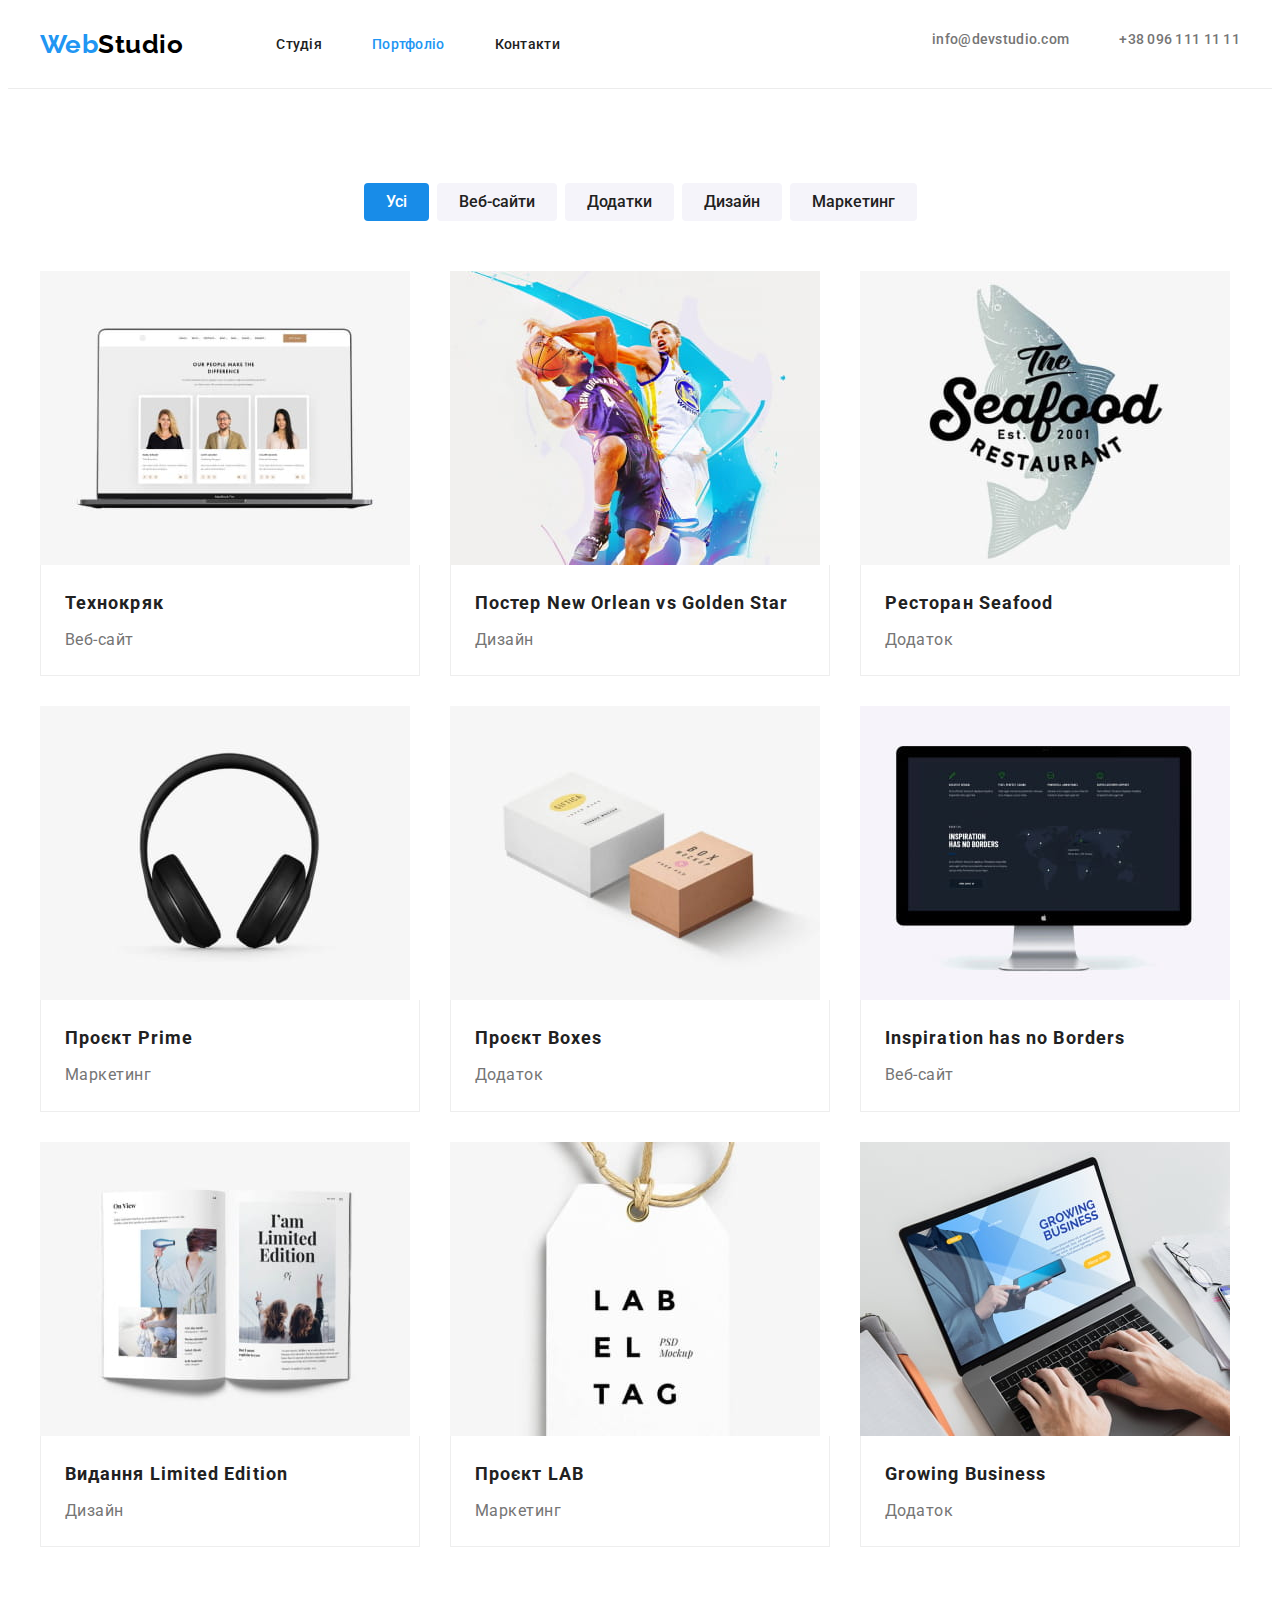
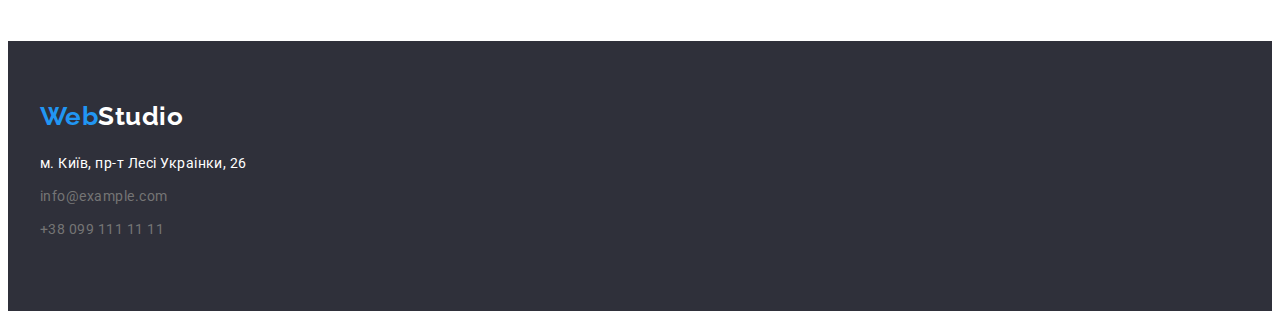
==== portfolio.html @ a9fe236a "first" ====
<!DOCTYPE html>
<html lang="uk">

<head>
    <meta charset="UTF-8">
    <meta http-equiv="X-UA-Compatible" content="IE=edge">
    <meta name="viewport" content="width=device-width, initial-scale=1.0">
    <title>WebStudio</title>
    <link rel="preconnect" href="https://fonts.gstatic.com">
    <link href="https://fonts.googleapis.com/css2?family=Raleway:wght@700&family=Roboto:wght@400;500;700;900&display=swap" rel="stylesheet">
    <link rel="stylesheet" href="https://cdnjs.cloudflare.com/ajax/libs/modern-normalize/1.1.0/modern-normalize.min.css" integrity="sha512-wpPYUAdjBVSE4KJnH1VR1HeZfpl1ub8YT/NKx4PuQ5NmX2tKuGu6U/JRp5y+Y8XG2tV+wKQpNHVUX03MfMFn9Q==" crossorigin="anonymous" referrerpolicy="no-referrer" />
    <link rel="stylesheet" href="css/styles.css" class="rel">
</head>

<body class="portfolio-body">
    <header class="header">
        <div class="container header-container">
            <a href="/index.html" class="logo"><span class="header-logo">Web</span>Studio</a>
            <nav class="header-nav">
                <ul class="nav-list">
                    <li class="nav-list-item">
                        <a href="./index.html" class="header-link">Студія</a>
                    </li>
                    <li class="nav-list-item">
                        <a href="./portfolio.html" class="header-link active-link">Портфоліо</a>
                    </li>
                    <li class="nav-list-item">
                        <a href="" class="header-link">Контакти</a>
                    </li>
                </ul>
            </nav>
            <ul class="address-list address-header">
                <li class="address-list-item address-header-item">
                    <a href="mailto:info@devstudio.com" class="header-link address-link-header">info@devstudio.com</a>
                </li>
                <li class="address-list-item address-header-item">
                    <a href="tel:+380961111111" class="header-link address-link-header">+38 096 111 11 11</a>
                </li>
            </ul>
        </div>
    </header>
    <main class="main">
        <section class="main-portfolio">
            <div class="container">
            <h1 class="header-invisible">Наші роботи</h1>
            <ul class="portfolio-btn">
                <li class="portfolio-btn-item">
                    <button type="button" class="item-btn active-btn">Усі</button>
                </li>
                <li class="portfolio-btn-item">
                    <button type="button" class="item-btn">Веб-сайти</button>
                </li>
                <li class="portfolio-btn-item">
                    <button type="button" class="item-btn">Додатки</button>
                </li>
                <li class="portfolio-btn-item">
                    <button type="button" class="item-btn">Дизайн</button>
                </li>
                <li class="portfolio-btn-item">
                    <button type="button" class="item-btn">Маркетинг</button>
                </li>
            </ul>

            <ul class="portfolio-works">
                <li class="portfolio-works-item">
                    <a href="" class="portfolio-works-link">
                    <img src="./images/p1.jpg" alt="Ноутбук" width="370" height="294">
                    <div class="portfolio-works-box">
                    <h2 class="portfolio-header">Технокряк</h2>
                    <p class="portfolio-text">Веб-сайт</p>
                    </div>
                    </a>
                </li>
                <li class="portfolio-works-item">
                    <a href="" class="portfolio-works-link">
                    <img src="./images/p2.jpg" alt="Баскетболісти" width="370" height="294">
                    <div class="portfolio-works-box">
                    <h2 class="portfolio-header">Постер New Orlean vs Golden Star</h2>
                    <p class="portfolio-text">Дизайн</p>
                    </div>
                    </a>
                </li>
                <li class="portfolio-works-item">
                    <a href="" class="portfolio-works-link">
                    <img src="./images/p3.jpg" alt="Логотип ресторана" width="370" height="294">
                    <div class="portfolio-works-box">
                    <h2 class="portfolio-header">Ресторан Seafood</h2>
                    <p class="portfolio-text">Додаток</p>
                    </div>
                    </a>
                </li>
                <li class="portfolio-works-item">
                    <a href="" class="portfolio-works-link">
                    <img src="./images/p4.jpg" alt="Навушники" width="370" height="294">
                    <div class="portfolio-works-box">
                    <h2 class="portfolio-header">Проєкт Prime</h2>
                    <p class="portfolio-text">Маркетинг</p>
                    </div>
                    </a>
                </li>
                <li class="portfolio-works-item">
                    <a href="" class="portfolio-works-link">
                    <img src="./images/p5.jpg" alt="Коробки" width="370" height="294">
                    <div class="portfolio-works-box">
                    <h2 class="portfolio-header">Проєкт Boxes</h2>
                    <p class="portfolio-text">Додаток</p>
                    </div>
                    </a>
                </li>
                <li class="portfolio-works-item">
                    <a href="" class="portfolio-works-link">
                    <img src="./images/p6.jpg" alt="Монітор" width="370" height="294">
                    <div class="portfolio-works-box">
                    <h2 class="portfolio-header">Inspiration has no Borders</h2>
                    <p class="portfolio-text">Веб-сайт</p>
                    </div>
                    </a>
                </li>
                <li class="portfolio-works-item">
                    <a href="" class="portfolio-works-link">
                    <img src="./images/p7.jpg" alt="Журнал" width="370" height="294">
                    <div class="portfolio-works-box">
                    <h2 class="portfolio-header">Видання Limited Edition</h2>
                    <p class="portfolio-text">Дизайн</p>
                    </div>
                    </a>
                </li>
                <li class="portfolio-works-item">
                    <a href="" class="portfolio-works-link">
                    <img src="./images/p8.jpg" alt="Лейбочка" width="370" height="294">
                    <div class="portfolio-works-box">
                    <h2 class="portfolio-header">Проєкт LAB</h2>
                    <p class="portfolio-text">Маркетинг</p>
                    </div>
                    </a>
                </li>
                <li class="portfolio-works-item">
                    <a href="" class="portfolio-works-link">
                    <img src="./images/p9.jpg" alt="Людина працює за ноутбуком" width="370" height="294">
                    <div class="portfolio-works-box">
                    <h2 class="portfolio-header">Growing Business</h2>
                    <p class="portfolio-text">Додаток</p>
                    </div>
                    </a>
                </li>
            </ul>
            </div>
        </section>
    </main>
    <footer class="footer">
        <div class="container">
            <a href="/index.html" class="logo footer-link-logo"><span class="footer-logo">Web</span>Studio</a>
            <address class="address">
                <ul class="address-list">
                    <li class="address-list-item">
                        <a href="https://goo.gl/maps/CPtrU1FHBa2aNyZL9" target="_blank" rel="noopener noreferrer nofollow"
                            class="footer-link">м. Київ, пр-т Лесі Украінки, 26</a>
                    </li>
                    <li class="address-list-item">
                        <a href="mailto:info@devstudio.com" class="footer-link address-link-footer">info@example.com</a>
                    </li>
                    <li class="address-list-item">
                        <a href="tel:+380961111111" class="footer-link address-link-footer">+38 099 111 11 11</a>
                    </li>
                </ul>
            </address>
        </div>
    </footer>
</body>
</html>
---- css/styles.css ----
:root {
    --text-color: #757575;
    --header-color: #212121;
    --header-color-bg: #FFFFFF;
    --hover-color: #2196F3;
    --logo-color: #000000;
    --team-color-bg: #F5F4FA;
    --hover-button: #188CE8;
    --footer-color-bg: #2F303A;
    --border-color: #eeeeee;
}
body{
    font-family: 'Roboto';
    letter-spacing: 0.03em;
    margin-block-start: 0;
    margin-block-end: 0;
}
a{
    text-decoration: none;
}
h2,
h3,
p {
    margin-block-start: 0;
    margin-block-end: 0;
}
.container {
    width: 1200px;
    margin-left: auto;
    margin-right: auto;
    padding-left: 15px;
    padding-right: 15px;
}

.header {
    border-bottom: 1px solid rgba(236, 236, 236, 1);
}

.header-container {
    display: flex;
    align-items: center;
}
.header-link {
    color: var(--header-color);
    font-weight: 500;
    font-size: 14px;
    line-height: 1.1;
    letter-spacing: 0.02em;
    display: inline-block;
    padding-top: 32px;
    padding-bottom: 32px;
}
.header-link:hover,
.header-link:focus {
    color: var(--hover-color);
}
ul {
    list-style-type: none;
    padding-inline-start: 0px;
    margin-block-start: 0;
    margin-block-end: 0;
}
.logo {
    color: var(--logo-color);
    font-family: 'Raleway';
    font-weight: 700;
    font-size: 26px;
    line-height: 1.2;
    display: inline-flex;
}
.nav-list {
    display: flex;
    padding-inline-start: 0px;
}
.header-nav {
    margin-left: 93px;
}
.nav-list-item:not(:last-child) {
    margin-right: 50px;
}
.header-logo {
    color: var(--hover-color);
}
.footer-logo {
    color: var(--hover-color);
}
.address-link-header {
    color:var(--text-color)
}
.address-header {
    display: inline-flex;
    margin-left: auto;
}
.address-header-item:not(:last-child) {
    margin-right: 50px;
}
.section {
    background-color: var(--footer-color-bg);
    padding-top: 200px;
    padding-bottom: 200px;
}
.section-container {
    display: flex;
    flex-direction: column;
    align-items: center;
}
.section-text {
    color: var(--header-color-bg);
    font-weight: 900;
    font-size: 44px;
    line-height: 1.4;
    text-align: center;
    letter-spacing: 0.06em;
    text-transform: uppercase;
    width: 696px;
    margin-right: auto;
    margin-left: auto;
    margin-block-start: 0px;
    margin-block-end: 0px;
    margin-bottom: 30px;
}
.section-btn {
    color: var(--header-color-bg);
    background-color: var(--hover-color);
    font-family: inherit;
    font-weight: 700;
    font-size: 16px;
    line-height: 1.88;
    align-items: center;
    text-align: center;
    letter-spacing: 0.06em;
    cursor: pointer;
    border: none;
    border-radius: 4px;
    box-shadow: 0px 4px 4px rgba(0, 0, 0, 0.15);
    display: inline-block;
    min-width: 200px;
    padding: 10px 32px;
    margin-left: auto;
    margin-right: auto;
    position: relative;
}
.section-btn:hover {
    background-color: var(--hover-button);
}
.header-invisible {
    position: absolute;
    white-space: nowrap;
    width: 1px;
    height: 1px;
    overflow: hidden;
    border: 0;
    padding: 0;
    clip: rect(0 0 0 0);
    clip-path: inset(50%);
    margin: -1px;
}
.features {
    padding-top: 94px;
    padding-bottom: 94px;
}
.features-list {
    display: flex;
}
.features-item {
    width: 270px;
}
.features-item:not(:last-child) {
    margin-right: 30px;
}
.features-item-header {
    color: var(--header-color);
    font-weight: 700;
    font-size: 14px;
    line-height: 1.1;
    text-transform: uppercase;
    margin-bottom: 10px;
}
.features-item-text {
    color: var(--text-color);
    font-weight: 400;
    font-size: 14px;
    line-height: 1.7;
}
.activity {
    padding-bottom: 94px;
}
.activity-header {
    color: var(--header-color);
    font-weight: 700;
    font-size: 36px;
    line-height: 1.2;
    text-align: center;
    margin-bottom: 50px;
}
.activity-list {
    display: flex;
}
.activity-list-item:not(:last-child) {
    margin-right: 30px;
}
.team-header {
    color: var(--header-color);
    font-family: 'Roboto';
    font-weight: 700;
    font-size: 36px;
    line-height: 1.2;
    text-align: center;
    margin-bottom: 50px;
}
.team-list {
    display: flex;
}
.team-list-item:not(:last-child) {
    margin-right: 30px;
}
.team-list-item {
    background-color: var(--header-color-bg);
    position: relative;
    width: 270px;
    height: 368px;
    box-shadow: 0px 1px 3px rgba(0, 0, 0, 0.12), 0px 1px 1px rgba(0, 0, 0, 0.14), 0px 2px 1px rgba(0, 0, 0, 0.2);
    border-radius: 0px 0px 4px 4px;
}
.team {
    background-color: var(--team-color-bg);
    padding-bottom: 94px;
    padding-top: 94px;
}
.team-box {
    padding: 30px;
}
.team-member {
    font-size: 16px;
    color: var(--header-color);
    font-weight: 500;
    font-size: 16px;
    line-height: 1.2;
    text-align: center;
    margin-bottom: 10px;
}
.team-text {
    color: var(--text-color);
    font-weight: 400;
    font-size: 16px;
    line-height: 1.2;
    text-align: center;
}
.footer {
    background-color: var(--footer-color-bg);
    display: flex;
    flex-direction: column;
    padding-top: 60px;
    padding-bottom: 60px;
}
.footer-link {
    color: var(--header-color-bg);
    font-style: normal;
    font-weight: 400;
    font-size: 14px;
    line-height: 1.7;
}
.address-list-item {
    margin-bottom: 9px;
}
.address-link-footer {
    color: var(--text-color);
    font-weight: 400;
    font-size: 14px;
    line-height: 1.7;
}
.footer-link:hover,
.footer-link:focus {
    color: var(--hover-color);
}
.footer-link-logo {
    color: var(--header-color-bg);
    font-weight: 700;
    font-size: 26px;
    line-height: 1.2;
    margin-bottom: 20px;
}
.address-list {
    padding-inline-start: 0;
}
.main-portfolio {
    padding-top: 94px;
    padding-bottom: 94px;
}
.portfolio-btn {
    display: flex;
    justify-content: center;
    margin-bottom: 50px;
}
.portfolio-btn-item:not(:last-child) {
    margin-right: 8px;
}
.item-btn {
    font-family: inherit;
    color: var(--header-color);
    background-color: var(--team-color-bg); 
    align-items: center;
    cursor: pointer;
    font-weight: 500;
    font-size: 16px;
    line-height: 1.6;
    text-align: center;
    border-radius: 4px;
    border: none;
    padding: 6px 22px;
    position: relative;
}
.item-btn:hover,
.item-btn:focus {
    color: var(--header-color-bg);
    background-color: var(--hover-color);
    box-shadow: 0px 3px 1px rgba(0, 0, 0, 0.1), 0px 1px 2px rgba(0, 0, 0, 0.08), 0px 2px 2px rgba(0, 0, 0, 0.12);
}
.portfolio-works {
    display: flex;
    flex-wrap: wrap;
    margin-top: calc(-1 * 30px);
    margin-left: calc(-1 * 30px);
    padding: 0;
}
.portfolio-works-item {
    background-color: var(--header-color-bg);
    flex-basis: calc(100% / 3 - 30px);
    margin-top: 30px;
    margin-left: 30px;
}
.portfolio-works-box {
    padding: 20px 24px;
    border-bottom: 1px solid var(--border-color);
    border-left: 1px solid var(--border-color);
    border-right: 1px solid var(--border-color);
}
.portfolio-header {
    color: var(--header-color);
    font-weight: 700;
    font-size: 18px;
    line-height: 2;
    letter-spacing: 0.06em;
    margin-top: 0px;
    margin-bottom: 4px;
}
.portfolio-text{
    color: var(--text-color);
    font-weight: 400;
    font-size: 16px;
    line-height: 1.9;
}
.active-link {
    color: var(--hover-color);
}
.active-btn {
    background-color: var(--hover-button);
    color: var(--header-color-bg);
    border-radius: 4px;
}
img {
    display: block;
    max-width: 100%;
    height: auto;
}
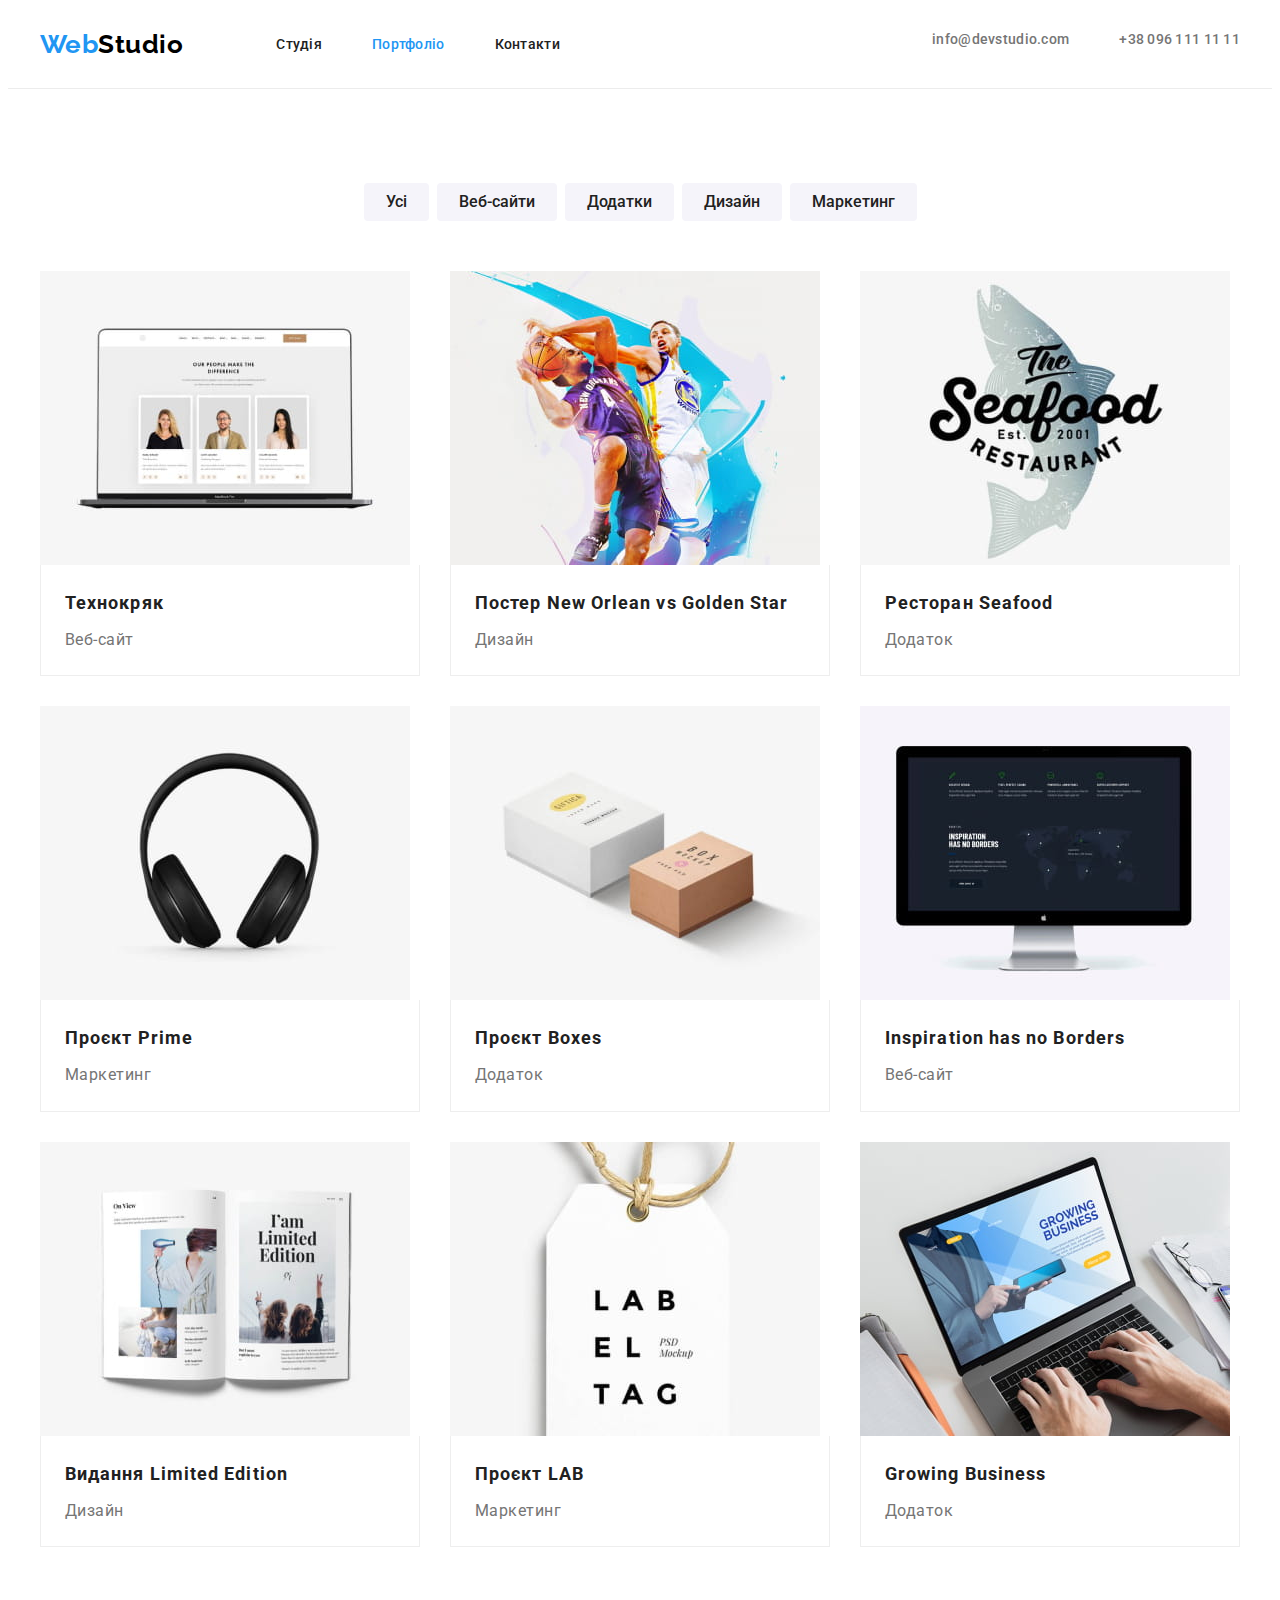
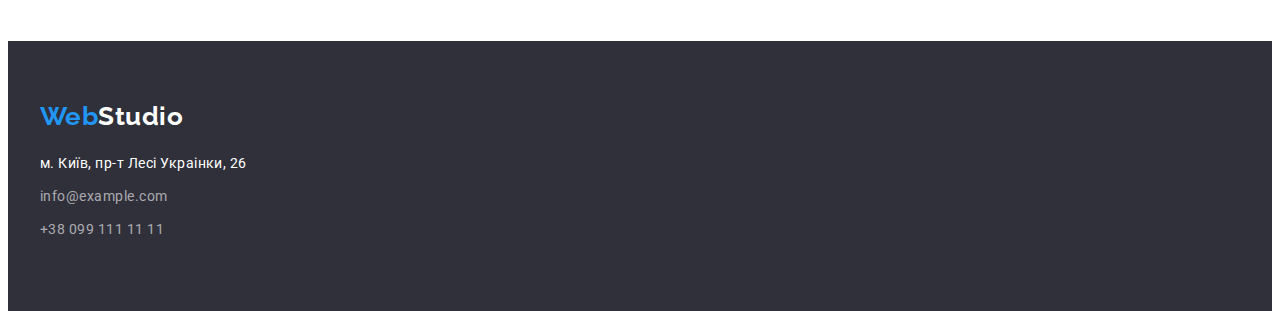
==== commit c614af4b: "svg" ====
--- a/portfolio.html
+++ b/portfolio.html
@@ -45,7 +45,7 @@
             <h1 class="header-invisible">Наші роботи</h1>
             <ul class="portfolio-btn">
                 <li class="portfolio-btn-item">
-                    <button type="button" class="item-btn active-btn">Усі</button>
+                    <button type="button" class="item-btn">Усі</button>
                 </li>
                 <li class="portfolio-btn-item">
                     <button type="button" class="item-btn">Веб-сайти</button>
--- a/css/styles.css
+++ b/css/styles.css
@@ -8,6 +8,7 @@
     --hover-button: #188CE8;
     --footer-color-bg: #2F303A;
     --border-color: #eeeeee;
+    --social-media: #AFB1B8;
 }
 body{
     font-family: 'Roboto';
@@ -94,10 +95,41 @@
 .address-header-item:not(:last-child) {
     margin-right: 50px;
 }
+.link-envelope:hover,
+.link-envelope:focus {
+    color: var(--hover-color);
+}
+.icon-envelope {
+    width: 16px;
+    height: 12px;
+    margin-right: 10px;
+    fill: currentColor;
+}
+.link-smartphone {
+    color: var(--text-color);
+}
+.link-smartphone:hover,
+.link-smartphone:focus {
+    color: var(--hover-color);
+}
+.icon-smartphone {
+    width: 10px;
+    height: 16px;
+    margin-right: 10px;
+    fill: currentColor;
+}
 .section {
     background-color: var(--footer-color-bg);
     padding-top: 200px;
     padding-bottom: 200px;
+}
+.bg-image {
+    height: 600px;
+    background-repeat: no-repeat;
+    background-size: cover;
+    margin-left: auto;
+    margin-right: auto;
+    background-image: linear-gradient(to right, rgba(47, 48, 58, 0.4), rgba(47, 48, 58, 0.4)), url(../images/section-bg.png);
 }
 .section-container {
     display: flex;
@@ -182,6 +214,21 @@
     font-size: 14px;
     line-height: 1.7;
 }
+.icon-container {
+    display: flex;
+    justify-content: center;
+    align-items: center;
+    background-color: var(--team-color-bg);
+    height: 120px;
+    border-radius: 4px;
+}
+.features-icon {
+    width: 70px;
+    height: 70px;
+}
+.features-container {
+    padding-top: 30px;
+}
 .activity {
     padding-bottom: 94px;
 }
@@ -218,7 +265,6 @@
     background-color: var(--header-color-bg);
     position: relative;
     width: 270px;
-    height: 368px;
     box-shadow: 0px 1px 3px rgba(0, 0, 0, 0.12), 0px 1px 1px rgba(0, 0, 0, 0.14), 0px 2px 1px rgba(0, 0, 0, 0.2);
     border-radius: 0px 0px 4px 4px;
 }
@@ -228,6 +274,7 @@
     padding-top: 94px;
 }
 .team-box {
+    display: inherit;
     padding: 30px;
 }
 .team-member {
@@ -246,12 +293,86 @@
     line-height: 1.2;
     text-align: center;
 }
+.social-media-list {
+    display: flex;
+    justify-content: center;
+    gap: 10px;
+    margin-top: 16px;
+}
+.social-media-link {
+    display: flex;
+    justify-content: center;
+    align-items: center;
+    width: 44px;
+    height: 44px;
+    border-radius: 50%;
+    background: var(--header-color-bg);
+    color: var(--social-media);
+}
+.social-media-link:focus,
+.social-media-link:hover {
+    background: var(--hover-color);
+    color: var(--header-color-bg);
+}
+.social-media-icon {
+    fill: currentColor;
+}
+.clients {
+    padding-top: 94px;
+    padding-bottom: 94px
+}
+.clients-header {
+    margin-bottom: 50px;
+    color: var(--header-color);
+    font-weight: bold;
+    font-size: 36px;
+    line-height: 1.2;
+    text-align: center;
+    letter-spacing: 0.03em;
+}
+.clients-list {
+    display: flex;
+    margin-left: calc(-1 * 30px);
+    margin-top: calc(-1 * 30px);
+    width: 1200px;
+    flex-wrap: wrap;
+}
+.clients-list-item {
+    margin-top: 30px;
+    margin-left: 30px;
+    color: var(--social-media);
+    min-height: 92px;
+    flex-basis: calc((100% - (30px + 2px) * 6) / 6);
+}
+.clients-link {
+    width: 100%;
+    height: 100%;
+    display: flex;
+    justify-content: center;
+    align-items: center;
+    color: inherit;
+    border: 1px solid var(--social-media);
+    border-radius: 4px;
+}
+.clients-link:hover,
+.clients-link:focus {
+    color: var(--hover-color);
+    border-color: var(--hover-color);
+}
+.clients-icon {
+    width: 106px;
+    height: 60px;
+    fill: currentColor;
+}
 .footer {
     background-color: var(--footer-color-bg);
     display: flex;
     flex-direction: column;
     padding-top: 60px;
     padding-bottom: 60px;
+}
+.footer-container {
+    display: flex;
 }
 .footer-link {
     color: var(--header-color-bg);
@@ -264,7 +385,7 @@
     margin-bottom: 9px;
 }
 .address-link-footer {
-    color: var(--text-color);
+    color: #FFFFFF99;
     font-weight: 400;
     font-size: 14px;
     line-height: 1.7;
@@ -279,6 +400,33 @@
     font-size: 26px;
     line-height: 1.2;
     margin-bottom: 20px;
+}
+.footer-icon {
+    fill: var(--header-color-bg);
+}
+.social-link-footer {
+    background-color: rgba(255, 255, 255, 0.1);
+}
+.social-media-footer {
+    display: inline-block;
+    left: 516px;
+    width: 206px;
+}
+.social-media-text {
+    font-style: normal;
+    font-weight: 700;
+    font-size: 14px;
+    line-height: 1.14;
+    letter-spacing: 0.03em;
+    text-transform: uppercase;
+    color: var(--header-color-bg);
+}
+.address {
+    margin-right: 70px;
+}
+.footer-list {
+    display: flex;
+    gap: 10px;
 }
 .address-list {
     padding-inline-start: 0;
@@ -335,6 +483,9 @@
     border-left: 1px solid var(--border-color);
     border-right: 1px solid var(--border-color);
 }
+.portfolio-works-item:hover {
+    box-shadow: 0px 1px 1px rgba(0, 0, 0, 0.12), 0px 4px 4px rgba(0, 0, 0, 0.06), 1px 4px 6px rgba(0, 0, 0, 0.16);
+}
 .portfolio-header {
     color: var(--header-color);
     font-weight: 700;
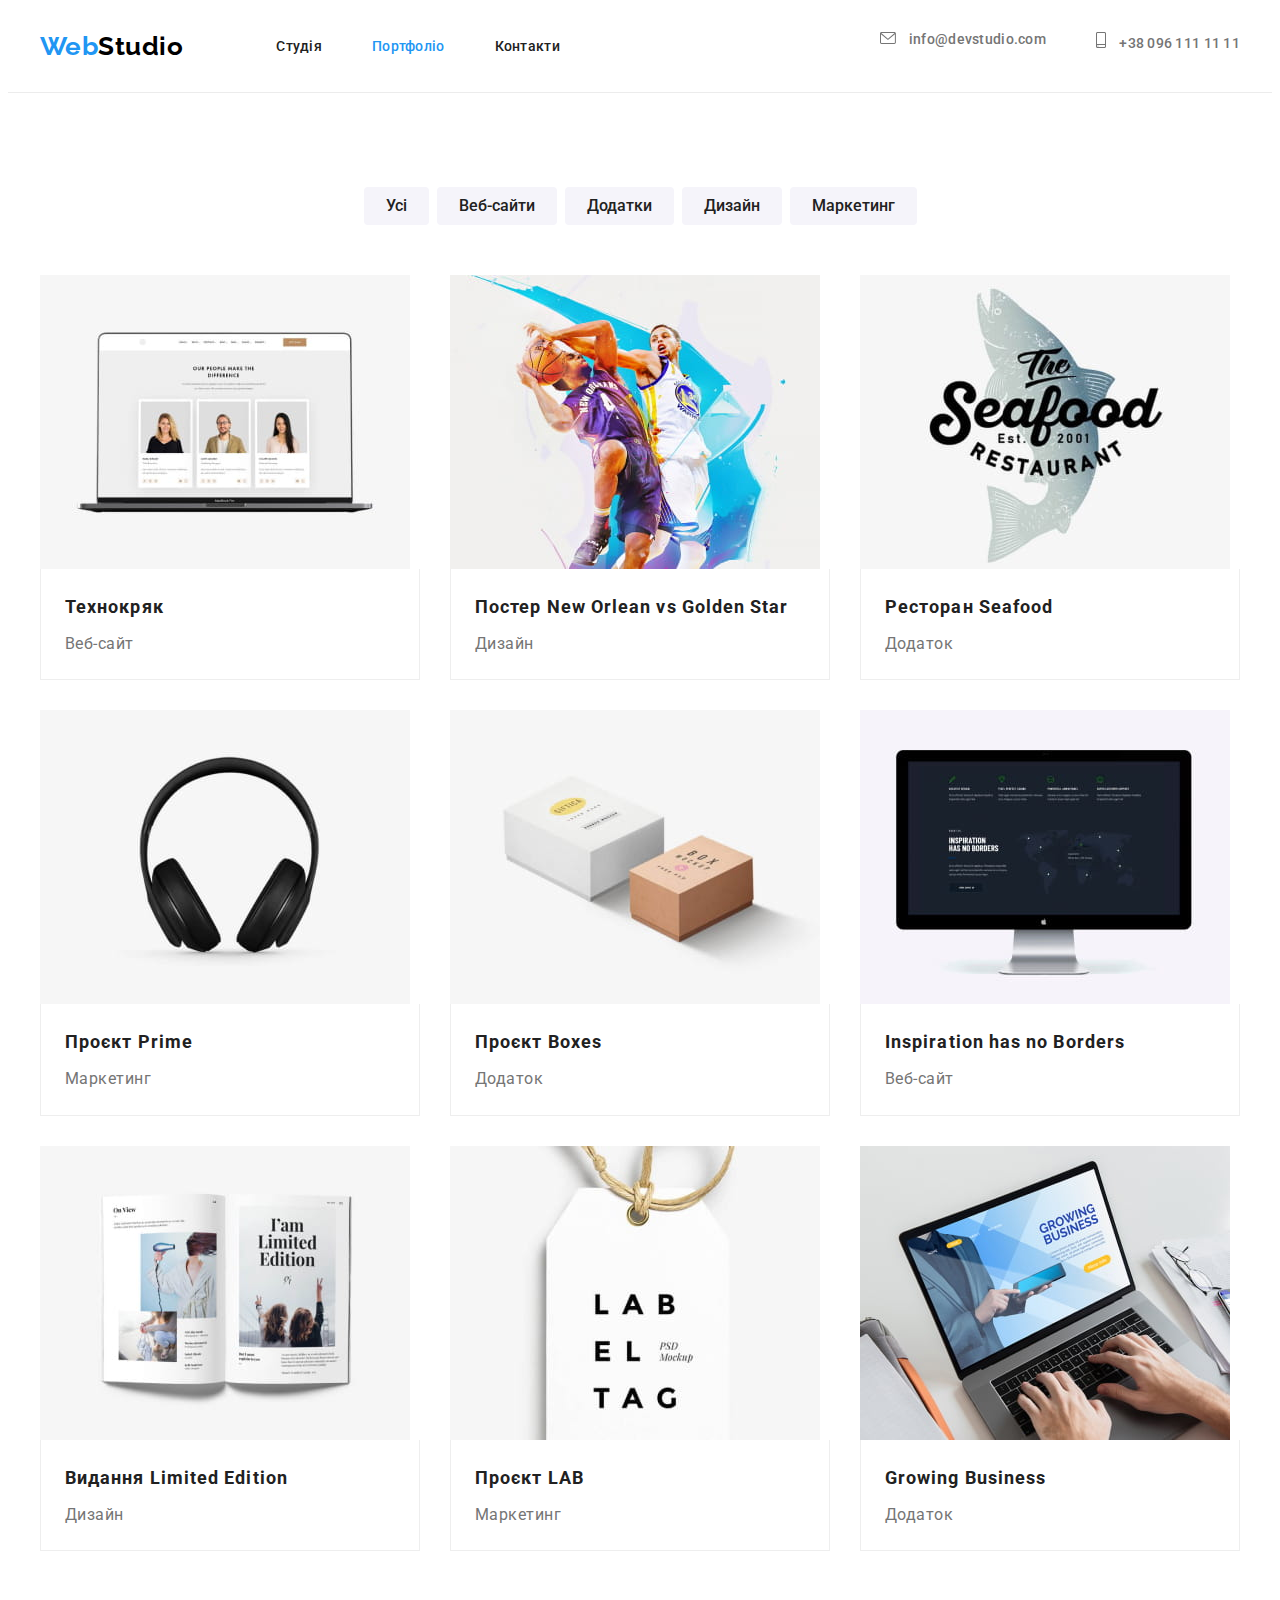
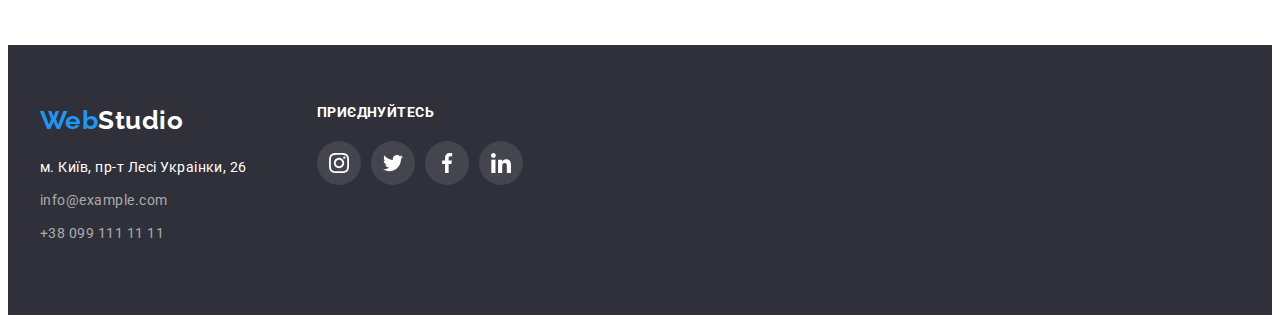
==== commit d5e94056: "portfolio" ====
--- a/portfolio.html
+++ b/portfolio.html
@@ -31,10 +31,20 @@
             </nav>
             <ul class="address-list address-header">
                 <li class="address-list-item address-header-item">
-                    <a href="mailto:info@devstudio.com" class="header-link address-link-header">info@devstudio.com</a>
+                    <a href="mailto:info@devstudio.com" class="header-link address-link-header link-envelope">
+                        <svg class="icon icon-envelope">
+                            <use href="./images/icons.svg#icon-envelope"></use>
+                        </svg>
+                        info@devstudio.com
+                    </a>
                 </li>
                 <li class="address-list-item address-header-item">
-                    <a href="tel:+380961111111" class="header-link address-link-header">+38 096 111 11 11</a>
+                    <a href="tel:+380961111111" class="header-link address-link-header link-smartphone">
+                        <svg class="icon icon-smartphone">
+                            <use href="./images/icons.svg#icon-smartphone"></use>
+                        </svg>
+                        +38 096 111 11 11
+                    </a>
                 </li>
             </ul>
         </div>
@@ -149,22 +159,60 @@
     </main>
     <footer class="footer">
         <div class="container">
-            <a href="/index.html" class="logo footer-link-logo"><span class="footer-logo">Web</span>Studio</a>
-            <address class="address">
-                <ul class="address-list">
-                    <li class="address-list-item">
-                        <a href="https://goo.gl/maps/CPtrU1FHBa2aNyZL9" target="_blank" rel="noopener noreferrer nofollow"
-                            class="footer-link">м. Київ, пр-т Лесі Украінки, 26</a>
-                    </li>
-                    <li class="address-list-item">
-                        <a href="mailto:info@devstudio.com" class="footer-link address-link-footer">info@example.com</a>
-                    </li>
-                    <li class="address-list-item">
-                        <a href="tel:+380961111111" class="footer-link address-link-footer">+38 099 111 11 11</a>
-                    </li>
-                </ul>
-            </address>
-        </div>
+            <div class="footer-container">
+                <div class="address-container">
+                    <a href="/index.html" class="logo footer-link-logo"><span class="footer-logo">Web</span>Studio</a>
+                    <address class="address">
+                        <ul class="address-list">
+                            <li class="address-list-item">
+                                <a href="https://goo.gl/maps/CPtrU1FHBa2aNyZL9" target="_blank"
+                                    rel="noopener noreferrer nofollow" class="footer-link">м. Київ, пр-т Лесі Украінки,
+                                    26</a>
+                            </li>
+                            <li class="address-list-item">
+                                <a href="mailto:info@devstudio.com"
+                                    class="footer-link address-link-footer">info@example.com</a>
+                            </li>
+                            <li class="address-list-item">
+                                <a href="tel:+380961111111" class="footer-link address-link-footer">+38 099 111 11 11</a>
+                            </li>
+                        </ul>
+                </div>
+                </address>
+                <div class="social-media-footer">
+                    <p class="social-media-text">приєднуйтесь</p>
+                    <ul class="social-media footer-list">
+                        <li class="social-media-item">
+                            <a class="social-media-link social-link-footer" href="">
+                                <svg class="social-media-icon footer-icon" width="20" height="20">
+                                    <use href="./images/icons.svg#icon-instagram"></use>
+                                </svg>
+                            </a>
+                        </li>
+                        <li class="social-media-item">
+                            <a class="social-media-link social-link-footer" href="">
+                                <svg class="social-media-icon footer-icon" width="20" height="20">
+                                    <use href="./images/icons.svg#icon-twitter"></use>
+                                </svg>
+                            </a>
+                        </li>
+                        <li class="social-media-item">
+                            <a class="social-media-link social-link-footer" href="">
+                                <svg class="social-media-icon footer-icon" width="20" height="20">
+                                    <use href="./images/icons.svg#icon-facebook"></use>
+                                </svg>
+                            </a>
+                        </li>
+                        <li class="social-media-item">
+                            <a class="social-media-link social-link-footer" href="">
+                                <svg class="social-media-icon footer-icon" width="20" height="20">
+                                    <use href="./images/icons.svg#icon-linkedin"></use>
+                                </svg>
+                            </a>
+                        </li>
+                    </ul>
+                </div>
+            </div>
     </footer>
 </body>
 </html>--- a/css/styles.css
+++ b/css/styles.css
@@ -420,6 +420,7 @@
     letter-spacing: 0.03em;
     text-transform: uppercase;
     color: var(--header-color-bg);
+    margin-bottom: 20px;
 }
 .address {
     margin-right: 70px;
